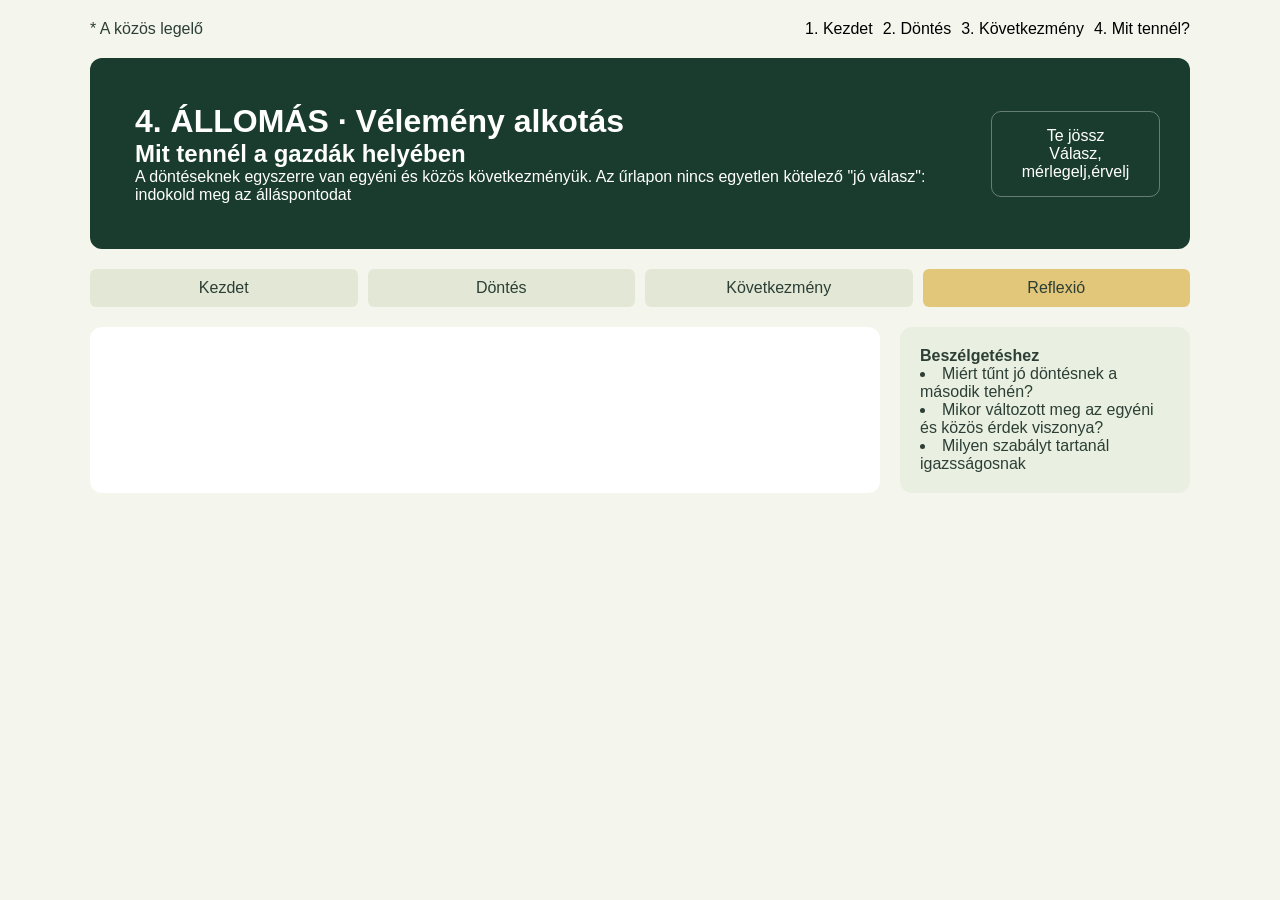
==== assets/index2.html @ bdc28605 "majdnem jo" ====
<!DOCTYPE html>
<html lang="hu">
<head>
    <meta charset="UTF-8">
    <meta name="viewport" content="width=device-width, initial-scale=1.0">
    <title>Tóth Gergő</title>
    <link rel="stylesheet" href="style2.css">
</head>
<body>
    <main>
        
        <nav class="felso-navigacio">
            <div class="logo">
                <p> * A közös legelő</p>
            </div>

            <div class="lepesek">
            <ul>
                <li><a href="index.html">1. Kezdet</a></li>
                <li><a href=""> 2. Döntés</a> </li>
                <li><a href="">3. Következmény</a></li>
                <li><a href="index2.html">4. Mit tennél?</a></li>
            </ul>
            </div>
        </nav>

        
        <header class="fejlec">
            <div class="fejlec-bal">
                <h1>4. ÁLLOMÁS · Vélemény alkotás</h1>
                <h2>Mit tennél a gazdák helyében</h2>
                <p>A döntéseknek egyszerre van egyéni és közös következményük. Az űrlapon nincs egyetlen kötelező "jó válasz": indokold meg az álláspontodat </p>
            </div>
            <div class="fejlec-jobb">
                <div class="nagy">Te jössz</div>
                <div class="alcim">Válasz, mérlegelj,érvelj</div>
            </div>
        </header>

    
        <nav class="fulkek">
            <div class="ful ">Kezdet</div>
            <div class="ful">Döntés</div>
            <div class="ful">Következmény</div>
            <div class="ful aktiv">Reflexió</div>
        </nav>

        
        <div class="tartalom">
            <article>
                
            </article>

            <aside>
                <div class="oldal-sav">
                    <h4>Beszélgetéshez</h4>

                    <li>Miért tűnt jó döntésnek a második tehén?</li>
                    <li>Mikor változott meg az egyéni és közös érdek viszonya?</li>
                    <li>Milyen szabályt tartanál igazsságosnak</li>
                </div>
            </aside>
        </div>
    

        
        <footer>
        
        </footer>
    </main>
  </body>
</html>
---- assets/style2.css ----
* {
    box-sizing: border-box;
    margin: 0;
    padding: 0;
    font-family: 'Franklin Gothic Medium', 'Arial Narrow', Arial, sans-serif;
}

body {
    background: #f4f6ed;
    color: #2c3e35;
    display: flex;
    justify-content: center;
    padding: 20px;
}

main {
    width: 100%;
    max-width: 1100px;
    display: flex;
    flex-direction: column;
    gap: 20px;
}


.felso-navigacio {
    display: flex;
    justify-content: space-between;
    align-items: center;
}

.lepesek {
    display: flex;
    gap: 10px;
    
}
.lepesek ul {
    display: flex;
    list-style: none;
    gap: 10px;
    text-align: center;
}
.lepesek ul li a {
    color: rgb(0, 0, 0);
    text-decoration: none;
    
}

.fejlec {
    background: #1a3c2f;
    color: #fff;
    border-radius: 12px;
    padding: 30px;
    display: flex;
    justify-content: space-between;
    align-items: center;
}

.fejlec-bal{
    padding: 15px;
    text-align: left;


}

.fejlec-jobb {
    border: 1px solid #ffffff55;
    border-radius: 10px;
    padding: 15px;
    text-align: center;
}


.fulkek {
    display: flex;
    gap: 10px;
}

.ful {
    flex: 1;
    text-align: center;
    padding: 10px;
    background: #e2e8d5;
    border-radius: 6px;
}

.ful.aktiv {
    background: #e2c67a;
}


.tartalom {
    display: flex;
    gap: 20px;
}

article {
    flex: 3;
    background: #fff;
    border-radius: 12px;
    padding: 20px;
    display: flex;
    flex-direction: column;
    gap: 15px;
}

aside {
    flex: 1;
    background: #e9f0e1;
    border-radius: 12px;
    padding: 20px;
    display: flex;
    flex-direction: column;
    gap: 10px;
}


.oldal-sav {

    

}
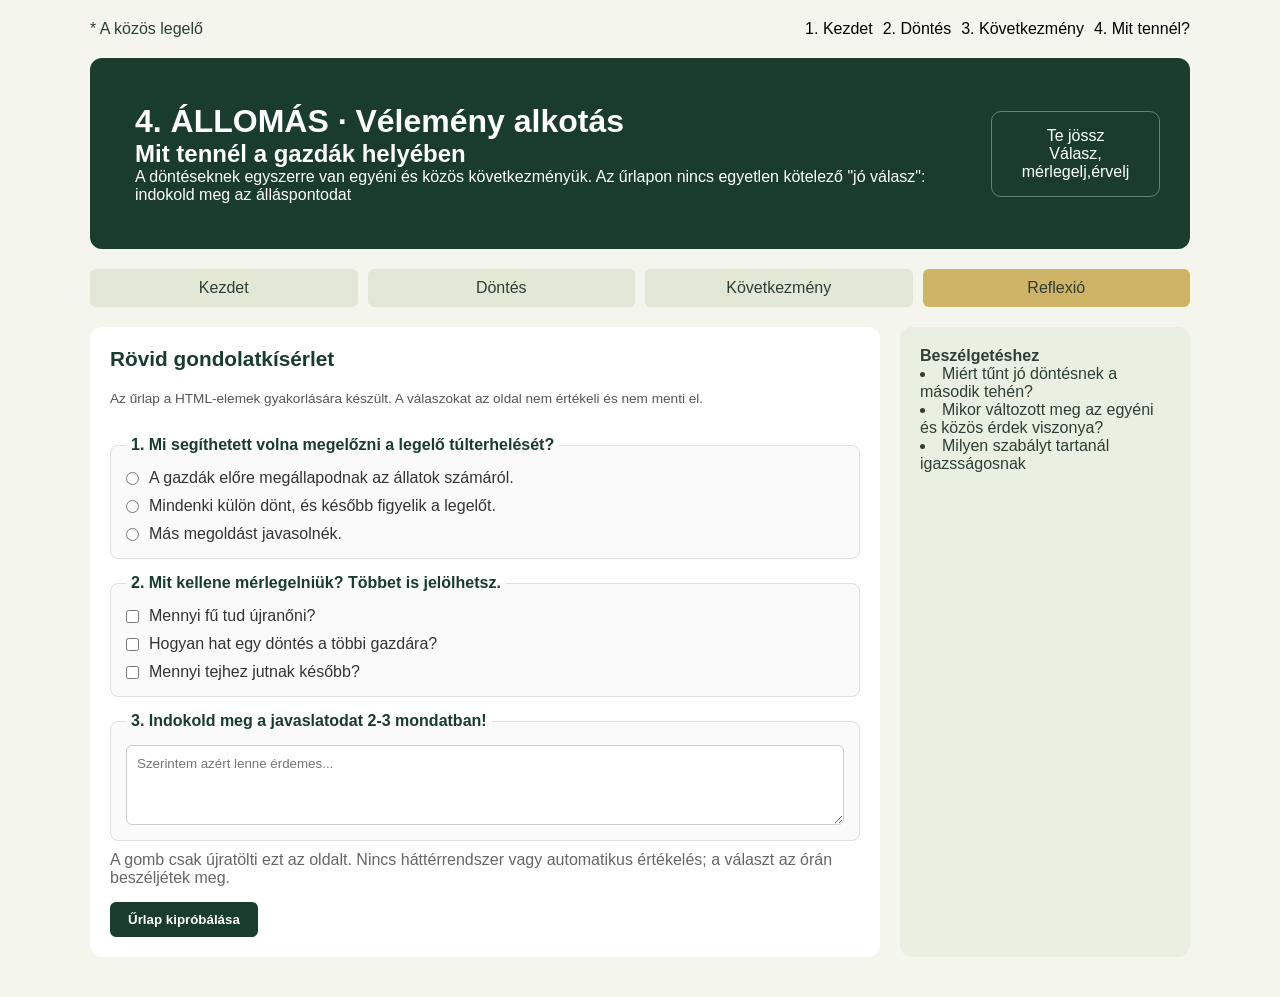
==== commit 07f69b45: "kesz felig" ====
--- a/assets/index2.html
+++ b/assets/index2.html
@@ -48,9 +48,57 @@
         
         <div class="tartalom">
             <article>
-                
+                <h2>Rövid gondolatkísérlet</h2>
+                <p class="alcim-text">Az űrlap a HTML-elemek gyakorlására készült. A válaszokat az oldal nem értékeli és nem menti el.</p>
+            
+                <form>
+                 
+                    <fieldset>
+                        <legend>1. Mi segíthetett volna megelőzni a legelő túlterhelését?</legend>
+                        <label>
+                            <input type="radio" name="megelozes" value="megallapodas">
+                            A gazdák előre megállapodnak az állatok számáról.
+                        </label>
+                        <label>
+                            <input type="radio" name="megelozes" value="kulon_dontes">
+                            Mindenki külön dönt, és később figyelik a legelőt.
+                        </label>
+                        <label>
+                            <input type="radio" name="megelozes" value="mas">
+                            Más megoldást javasolnék.
+                        </label>
+                    </fieldset>
+            
+                   
+                    <fieldset>
+                        <legend>2. Mit kellene mérlegelniük? Többet is jelölhetsz.</legend>
+                        <label>
+                            <input type="checkbox" name="merlegeles" value="fu">
+                            Mennyi fű tud újranőni?
+                        </label>
+                        <label>
+                            <input type="checkbox" name="merlegeles" value="hatas">
+                            Hogyan hat egy döntés a többi gazdára?
+                        </label>
+                        <label>
+                            <input type="checkbox" name="merlegeles" value="tej">
+                            Mennyi tejhez jutnak később?
+                        </label>
+                    </fieldset>
+            
+                   
+                    <fieldset>
+                        <legend>3. Indokold meg a javaslatodat 2-3 mondatban!</legend>
+                        <textarea placeholder="Szerintem azért lenne érdemes..."></textarea>
+                    </fieldset>
+            
+                    <p class="informacio">
+                        A gomb csak újratölti ezt az oldalt. Nincs háttérrendszer vagy automatikus értékelés; a választ az órán beszéljétek meg.
+                    </p>
+            
+                    <button type="submit" class="urlap-gomb">Űrlap kipróbálása</button>
+                </form>
             </article>
-
             <aside>
                 <div class="oldal-sav">
                     <h4>Beszélgetéshez</h4>
--- a/assets/style2.css
+++ b/assets/style2.css
@@ -2,7 +2,7 @@
     box-sizing: border-box;
     margin: 0;
     padding: 0;
-    font-family: 'Franklin Gothic Medium', 'Arial Narrow', Arial, sans-serif;
+    font-family: sans-serif;
 }
 
 body {
@@ -84,7 +84,7 @@
 }
 
 .ful.aktiv {
-    background: #e2c67a;
+    background: #cfb367;
 }
 
 
@@ -103,6 +103,53 @@
     gap: 15px;
 }
 
+
+.adatok {
+    display: flex;
+    gap: 10px;
+}
+
+.adat {
+    flex: 1;
+    background: #f1f5eb;
+    padding: 12px;
+    border-radius: 8px;
+    display: flex;
+    flex-direction: column;
+}
+
+.ertek {
+    font-weight: bold;
+}
+
+
+.soktehen {
+  display: flex;
+  justify-content: center; /* Vízszintes középre igazítás */
+  align-items: center;     /* Függőleges középre igazítás */
+  flex-wrap: wrap;         /* Sorok törése */
+  /* Felső fele kék, alsó fele zöld */
+  background: linear-gradient(to bottom, #def2ff 50%, #7fff65 50%);
+
+  
+  align-content: center;   /* <-- EZ A MEGOLDÁS: Összehúzza a sorokat középre */
+  gap: 10px;               /* Így pontosan szabályozhatod a sorközöket és képtávolságokat */
+  
+  min-height: 40vh;
+}
+
+.soktehen img {
+  width: 80px;
+  height: auto;
+}
+
+.gondolkodj {
+    background: #fcf6eb;
+    border-left: 4px solid #e0a96d;
+    padding: 12px;
+}
+
+
 aside {
     flex: 1;
     background: #e9f0e1;
@@ -113,9 +160,80 @@
     gap: 10px;
 }
 
-
-.oldal-sav {
-
-    
-
+.gondolat {
+    background: #fff;
+    padding: 12px;
+    border-radius: 8px;
+}
+
+
+article h2 {
+    font-size: 1.3rem;
+    color: #1a3c2f;
+    margin-bottom: 5px;
+}
+
+.alcim-text {
+    font-size: 0.85rem;
+    color: #555;
+    margin-bottom: 15px;
+}
+
+form {
+    display: flex;
+    flex-direction: column;
+    gap: 15px;
+}
+
+fieldset {
+    border: 1px solid #e0e0e0;
+    border-radius: 8px;
+    padding: 15px;
+    display: flex;
+    flex-direction: column;
+    gap: 10px;
+    background-color: #fafafa;
+}
+
+legend {
+    font-weight: bold;
+    color: #1a3c2f;
+    padding: 0 5px;
+}
+
+fieldset label {
+    display: flex;
+    align-items: center;
+    gap: 10px;
+    color: #333;
+}
+
+
+
+textarea {
+    width: 100%;
+    min-height: 80px;
+    padding: 10px;
+    border: 1px solid #ccc;
+    border-radius: 6px;
+    font-family: inherit;
+}
+
+.informacio {
+    color: #666;
+    margin-top: -5px;
+}
+
+.urlap-gomb {
+    align-self: flex-start;
+    background-color: #1a3c2f;
+    color: #ffffff;
+    border: none;
+    padding: 10px 18px;
+    border-radius: 6px;
+    font-weight: bold;
+}
+
+.urlap-gomb:hover {
+    background-color: #2c5e4a;
 }
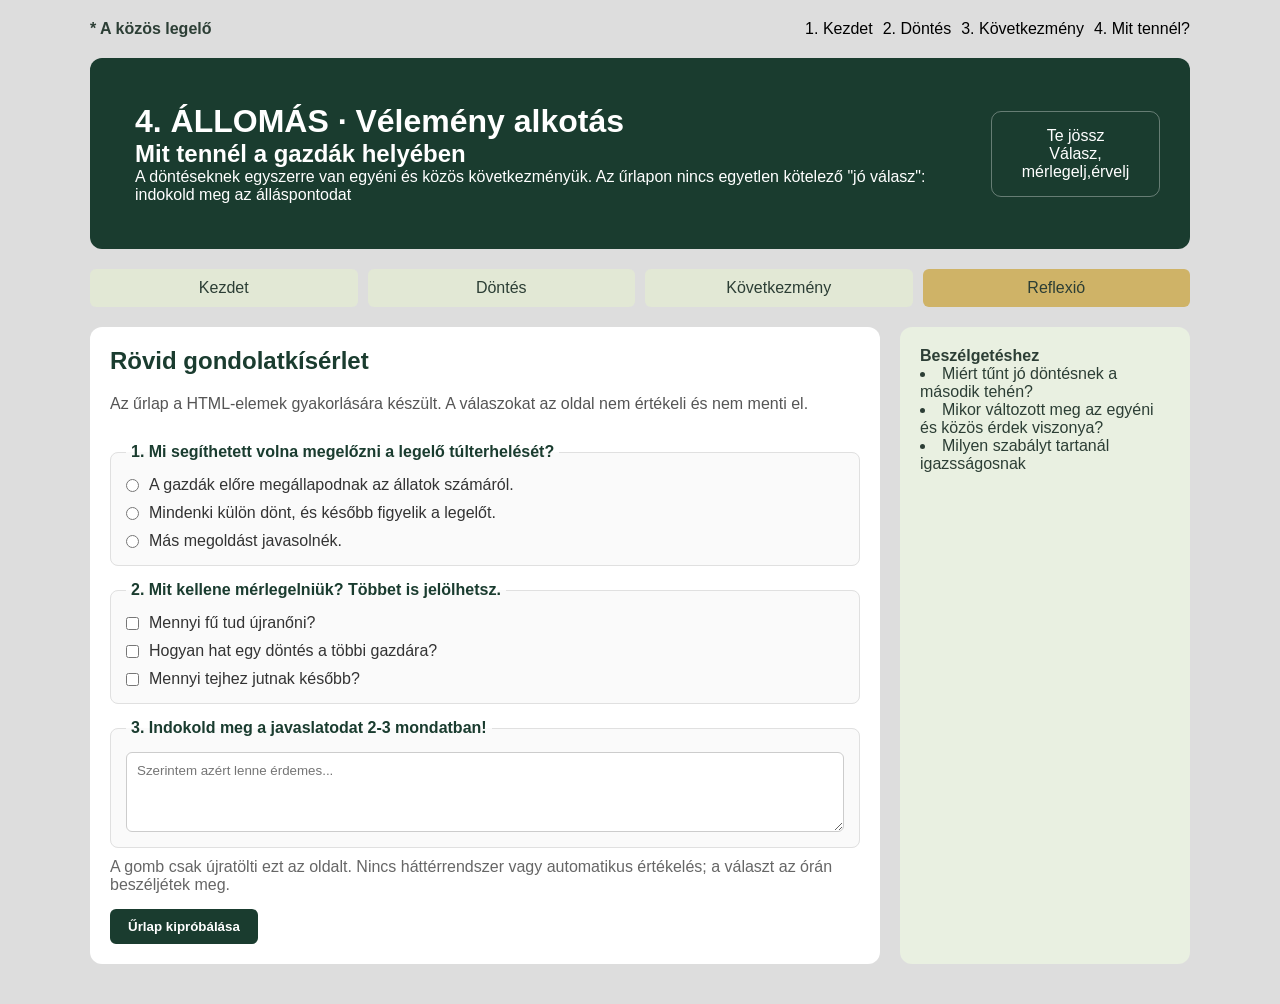
==== commit 36fcb288: "valami tortent" ====
--- a/assets/index2.html
+++ b/assets/index2.html
@@ -89,7 +89,7 @@
                    
                     <fieldset>
                         <legend>3. Indokold meg a javaslatodat 2-3 mondatban!</legend>
-                        <textarea placeholder="Szerintem azért lenne érdemes..."></textarea>
+                        <textarea  placeholder="Szerintem azért lenne érdemes..."></textarea>
                     </fieldset>
             
                     <p class="informacio">
--- a/assets/style2.css
+++ b/assets/style2.css
@@ -6,7 +6,7 @@
 }
 
 body {
-    background: #f4f6ed;
+    background: #dddddd;
     color: #2c3e35;
     display: flex;
     justify-content: center;
@@ -19,6 +19,9 @@
     display: flex;
     flex-direction: column;
     gap: 20px;
+}
+.logo{
+font-weight: bold;
 }
 
 
@@ -168,13 +171,11 @@
 
 
 article h2 {
-    font-size: 1.3rem;
     color: #1a3c2f;
     margin-bottom: 5px;
 }
 
 .alcim-text {
-    font-size: 0.85rem;
     color: #555;
     margin-bottom: 15px;
 }
@@ -201,13 +202,12 @@
     padding: 0 5px;
 }
 
-fieldset label {
+ label {
     display: flex;
     align-items: center;
     gap: 10px;
     color: #333;
 }
-
 
 
 textarea {
